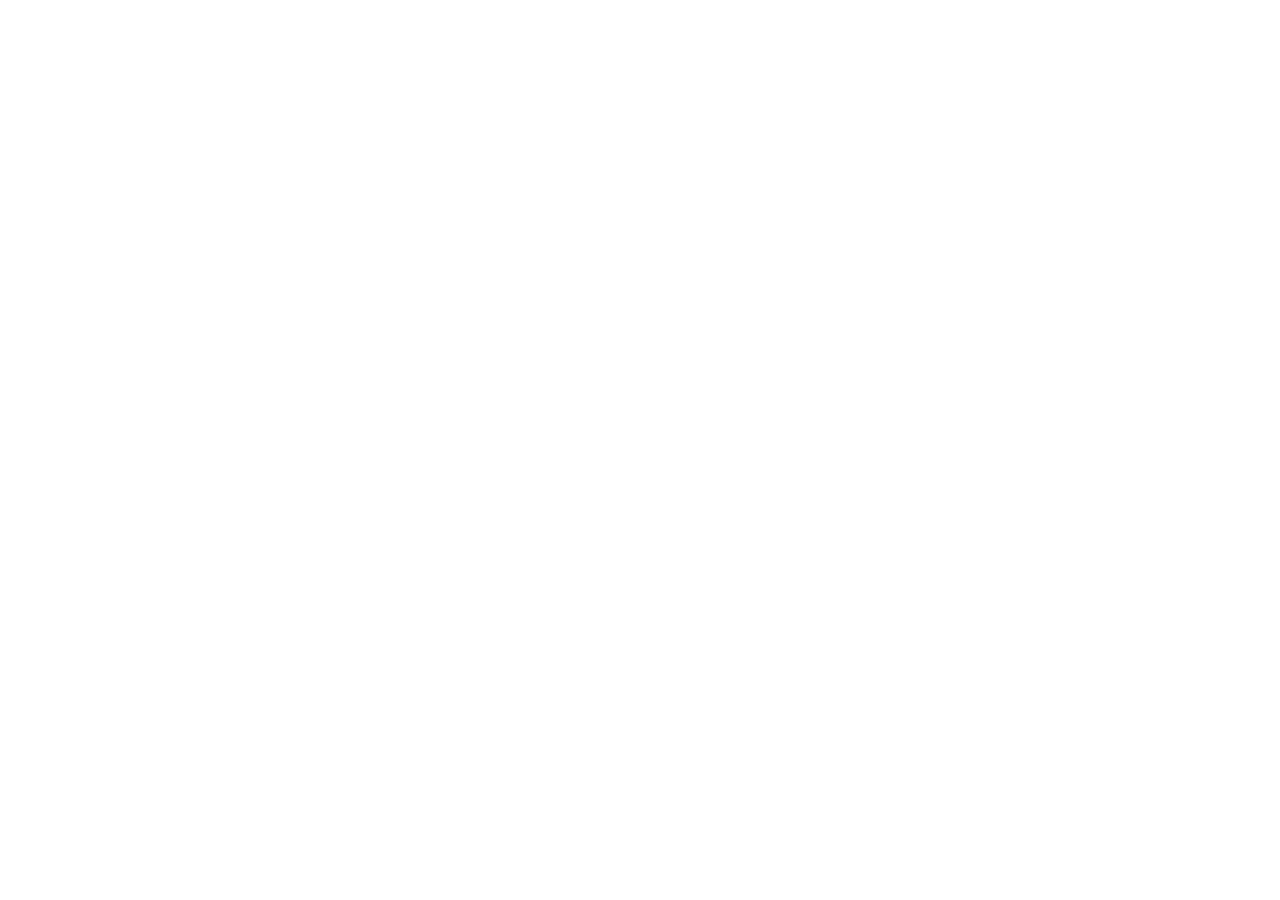
==== about.html @ 66c9b7d4 "Init : création du dépôt, arborescence des fichiers et structure HTML DE BASE" ====
<!DOCTYPE html>
<html lang="fr">
<head>
 <meta charset="UTF-8">
 <meta name="viewport" content="width=device-width, initial-scale=1.0">
 <title>AfriTalent — Accueil</title>
 <!-- Bootstrap 5 via CDN : feuille de style -->
 <link
href="https://cdn.jsdelivr.net/npm/bootstrap@5.3.0/dist/css/bootstrap.min.css"
rel="stylesheet">
 <!-- Votre feuille de style personnelle -->
 <link rel="stylesheet" href="css/style.css">
</head>
<body>
 <!-- Le contenu de la page sera ajoute ici -->
 <!-- Bootstrap 5 via CDN : script JavaScript -->
 <script
src="https://cdn.jsdelivr.net/npm/bootstrap@5.3.0/dist/js/bootstrap.bundle.min.js"
></script>
 <!-- Votre script JavaScript -->
 <script src="js/main.js"></script>
 </body>
</html>
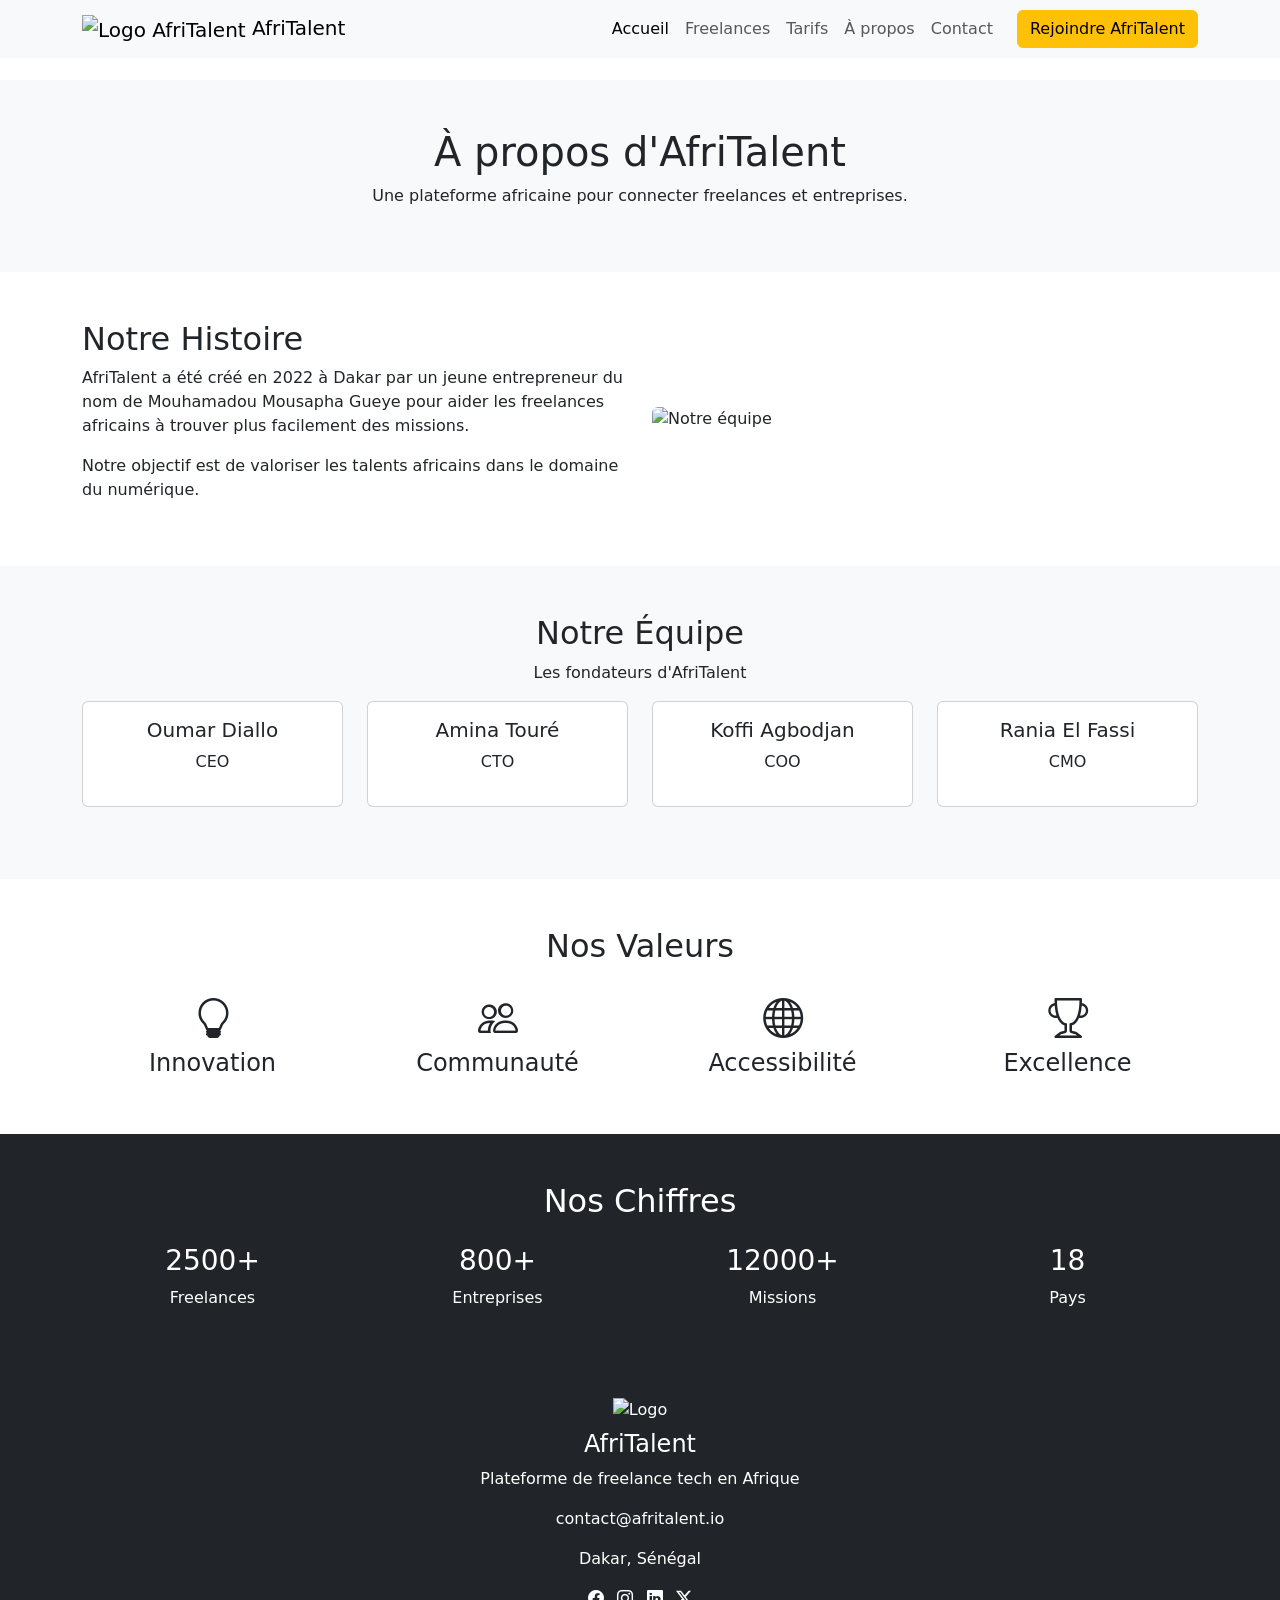
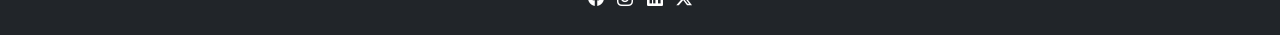
==== commit 2e46856f: "J'ai fini le commit 2" ====
--- a/about.html
+++ b/about.html
@@ -1,23 +1,255 @@
- <!DOCTYPE html>
+<!doctype html>
 <html lang="fr">
-<head>
- <meta charset="UTF-8">
- <meta name="viewport" content="width=device-width, initial-scale=1.0">
- <title>AfriTalent — Accueil</title>
- <!-- Bootstrap 5 via CDN : feuille de style -->
- <link
-href="https://cdn.jsdelivr.net/npm/bootstrap@5.3.0/dist/css/bootstrap.min.css"
-rel="stylesheet">
- <!-- Votre feuille de style personnelle -->
- <link rel="stylesheet" href="css/style.css">
-</head>
-<body>
- <!-- Le contenu de la page sera ajoute ici -->
- <!-- Bootstrap 5 via CDN : script JavaScript -->
- <script
-src="https://cdn.jsdelivr.net/npm/bootstrap@5.3.0/dist/js/bootstrap.bundle.min.js"
-></script>
- <!-- Votre script JavaScript -->
- <script src="js/main.js"></script>
- </body>
-</html>+  <head>
+    <meta charset="UTF-8" />
+    <meta name="viewport" content="width=device-width, initial-scale=1.0" />
+    <title>À propos - AfriTalent</title>
+
+    <!-- Bootstrap -->
+    <link
+      href="https://cdn.jsdelivr.net/npm/bootstrap@5.3.3/dist/css/bootstrap.min.css"
+      rel="stylesheet"
+    />
+
+    <!-- Bootstrap Icons -->
+    <link
+      href="https://cdn.jsdelivr.net/npm/bootstrap-icons@1.11.3/font/bootstrap-icons.min.css"
+      rel="stylesheet"
+    />
+
+    <!-- CSS -->
+    <link rel="stylesheet" href="css/style.css" />
+  </head>
+
+  <body>
+    <!-- ===== NAVBAR ===== -->
+    <header>
+      <nav class="navbar navbar-expand-lg navbar-light bg-light fixed-top">
+        <div class="container">
+          <!-- Logo -->
+          <a class="navbar-brand" href="index.html">
+            <img src="../téléchargement logo.png" alt="Logo AfriTalent" width="40" />
+            AfriTalent
+          </a>
+
+          <!-- Bouton mobile -->
+          <button
+            class="navbar-toggler"
+            type="button"
+            data-bs-toggle="collapse"
+            data-bs-target="#menu"
+          >
+            <span class="navbar-toggler-icon"></span>
+          </button>
+
+          <!-- Menu -->
+          <div class="collapse navbar-collapse" id="menu">
+            <ul class="navbar-nav ms-auto">
+              <li class="nav-item">
+                <a class="nav-link active" href="index.html">Accueil</a>
+              </li>
+
+              <li class="nav-item">
+                <a class="nav-link" href="freelances.html">Freelances</a>
+              </li>
+
+              <li class="nav-item">
+                <a class="nav-link" href="tarifs.html">Tarifs</a>
+              </li>
+
+              <li class="nav-item">
+                <a class="nav-link" href="about.html">À propos</a>
+              </li>
+
+              <li class="nav-item">
+                <a class="nav-link" href="contact.html">Contact</a>
+              </li>
+            </ul>
+
+            <!-- Bouton -->
+            <a href="contact.html" class="btn btn-warning ms-3">
+              Rejoindre AfriTalent
+            </a>
+          </div>
+        </div>
+      </nav>
+    </header>
+
+    <!-- ===== HERO ===== -->
+    <section class="bg-light text-center p-5" style="margin-top: 80px">
+      <div class="container">
+        <h1>À propos d'AfriTalent</h1>
+        <p>
+          Une plateforme africaine pour connecter freelances et entreprises.
+        </p>
+      </div>
+    </section>
+
+    <!-- ===== HISTOIRE ===== -->
+    <section class="py-5">
+      <div class="container">
+        <div class="row align-items-center">
+          <!-- Texte -->
+          <div class="col-md-6">
+            <h2>Notre Histoire</h2>
+
+            <p>
+              AfriTalent a été créé en 2022 à Dakar par un jeune entrepreneur du nom de Mouhamadou Mousapha Gueye pour aider les freelances africains à trouver plus facilement des missions.
+            </p>
+
+            <p>
+              Notre objectif est de valoriser les talents africains dans le
+              domaine du numérique.
+            </p>
+          </div>
+
+          <!-- Image -->
+          <div class="col-md-6">
+            <img
+              src="../istockphoto-1491196684-1024x1024.jpg"
+              alt="Notre équipe"
+              class="img-fluid rounded"
+            />
+          </div>
+        </div>
+      </div>
+    </section>
+
+    <!-- ===== ÉQUIPE ===== -->
+    <section class="bg-light py-5">
+      <div class="container text-center">
+        <h2>Notre Équipe</h2>
+        <p>Les fondateurs d'AfriTalent</p>
+
+        <div class="row">
+          <!-- Membre 1 -->
+          <div class="col-md-3 mb-4">
+            <div class="card">
+              <img src="images/team1.jpg" class="card-img-top" alt="" />
+              <div class="card-body">
+                <h5>Oumar Diallo</h5>
+                <p>CEO</p>
+              </div>
+            </div>
+          </div>
+
+          <!-- Membre 2 -->
+          <div class="col-md-3 mb-4">
+            <div class="card">
+              <img src="images/team2.jpg" class="card-img-top" alt="" />
+              <div class="card-body">
+                <h5>Amina Touré</h5>
+                <p>CTO</p>
+              </div>
+            </div>
+          </div>
+
+          <!-- Membre 3 -->
+          <div class="col-md-3 mb-4">
+            <div class="card">
+              <img src="images/team3.jpg" class="card-img-top" alt="" />
+              <div class="card-body">
+                <h5>Koffi Agbodjan</h5>
+                <p>COO</p>
+              </div>
+            </div>
+          </div>
+
+          <!-- Membre 4 -->
+          <div class="col-md-3 mb-4">
+            <div class="card">
+              <img src="images/team4.jpg" class="card-img-top" alt="" />
+              <div class="card-body">
+                <h5>Rania El Fassi</h5>
+                <p>CMO</p>
+              </div>
+            </div>
+          </div>
+        </div>
+      </div>
+    </section>
+
+    <!-- ===== VALEURS ===== -->
+    <section class="py-5">
+      <div class="container text-center">
+        <h2>Nos Valeurs</h2>
+
+        <div class="row mt-4">
+          <div class="col-md-3">
+            <i class="bi bi-lightbulb fs-1"></i>
+            <h4>Innovation</h4>
+          </div>
+
+          <div class="col-md-3">
+            <i class="bi bi-people fs-1"></i>
+            <h4>Communauté</h4>
+          </div>
+
+          <div class="col-md-3">
+            <i class="bi bi-globe fs-1"></i>
+            <h4>Accessibilité</h4>
+          </div>
+
+          <div class="col-md-3">
+            <i class="bi bi-trophy fs-1"></i>
+            <h4>Excellence</h4>
+          </div>
+        </div>
+      </div>
+    </section>
+
+    <!-- ===== CHIFFRES ===== -->
+    <section class="bg-dark text-white py-5">
+      <div class="container text-center">
+        <h2>Nos Chiffres</h2>
+
+        <div class="row mt-4">
+          <div class="col-md-3">
+            <h3>2500+</h3>
+            <p>Freelances</p>
+          </div>
+
+          <div class="col-md-3">
+            <h3>800+</h3>
+            <p>Entreprises</p>
+          </div>
+
+          <div class="col-md-3">
+            <h3>12000+</h3>
+            <p>Missions</p>
+          </div>
+
+          <div class="col-md-3">
+            <h3>18</h3>
+            <p>Pays</p>
+          </div>
+        </div>
+      </div>
+    </section>
+
+    <!-- ===== FOOTER ===== -->
+    <footer class="bg-dark text-white text-center p-4">
+      <div class="container">
+        <img src="../téléchargement logo.png" alt="Logo" width="40" />
+
+        <h4 class="mt-2">AfriTalent</h4>
+
+        <p>Plateforme de freelance tech en Afrique</p>
+
+        <p>contact@afritalent.io</p>
+
+        <p>Dakar, Sénégal</p>
+
+        <div>
+          <i class="bi bi-facebook me-2"></i>
+          <i class="bi bi-instagram me-2"></i>
+          <i class="bi bi-linkedin me-2"></i>
+          <i class="bi bi-twitter-x"></i>
+        </div>
+      </div>
+    </footer>
+
+    <!-- Bootstrap JS -->
+    <script src="https://cdn.jsdelivr.net/npm/bootstrap@5.3.3/dist/js/bootstrap.bundle.min.js"></script>
+  </body>
+</html>
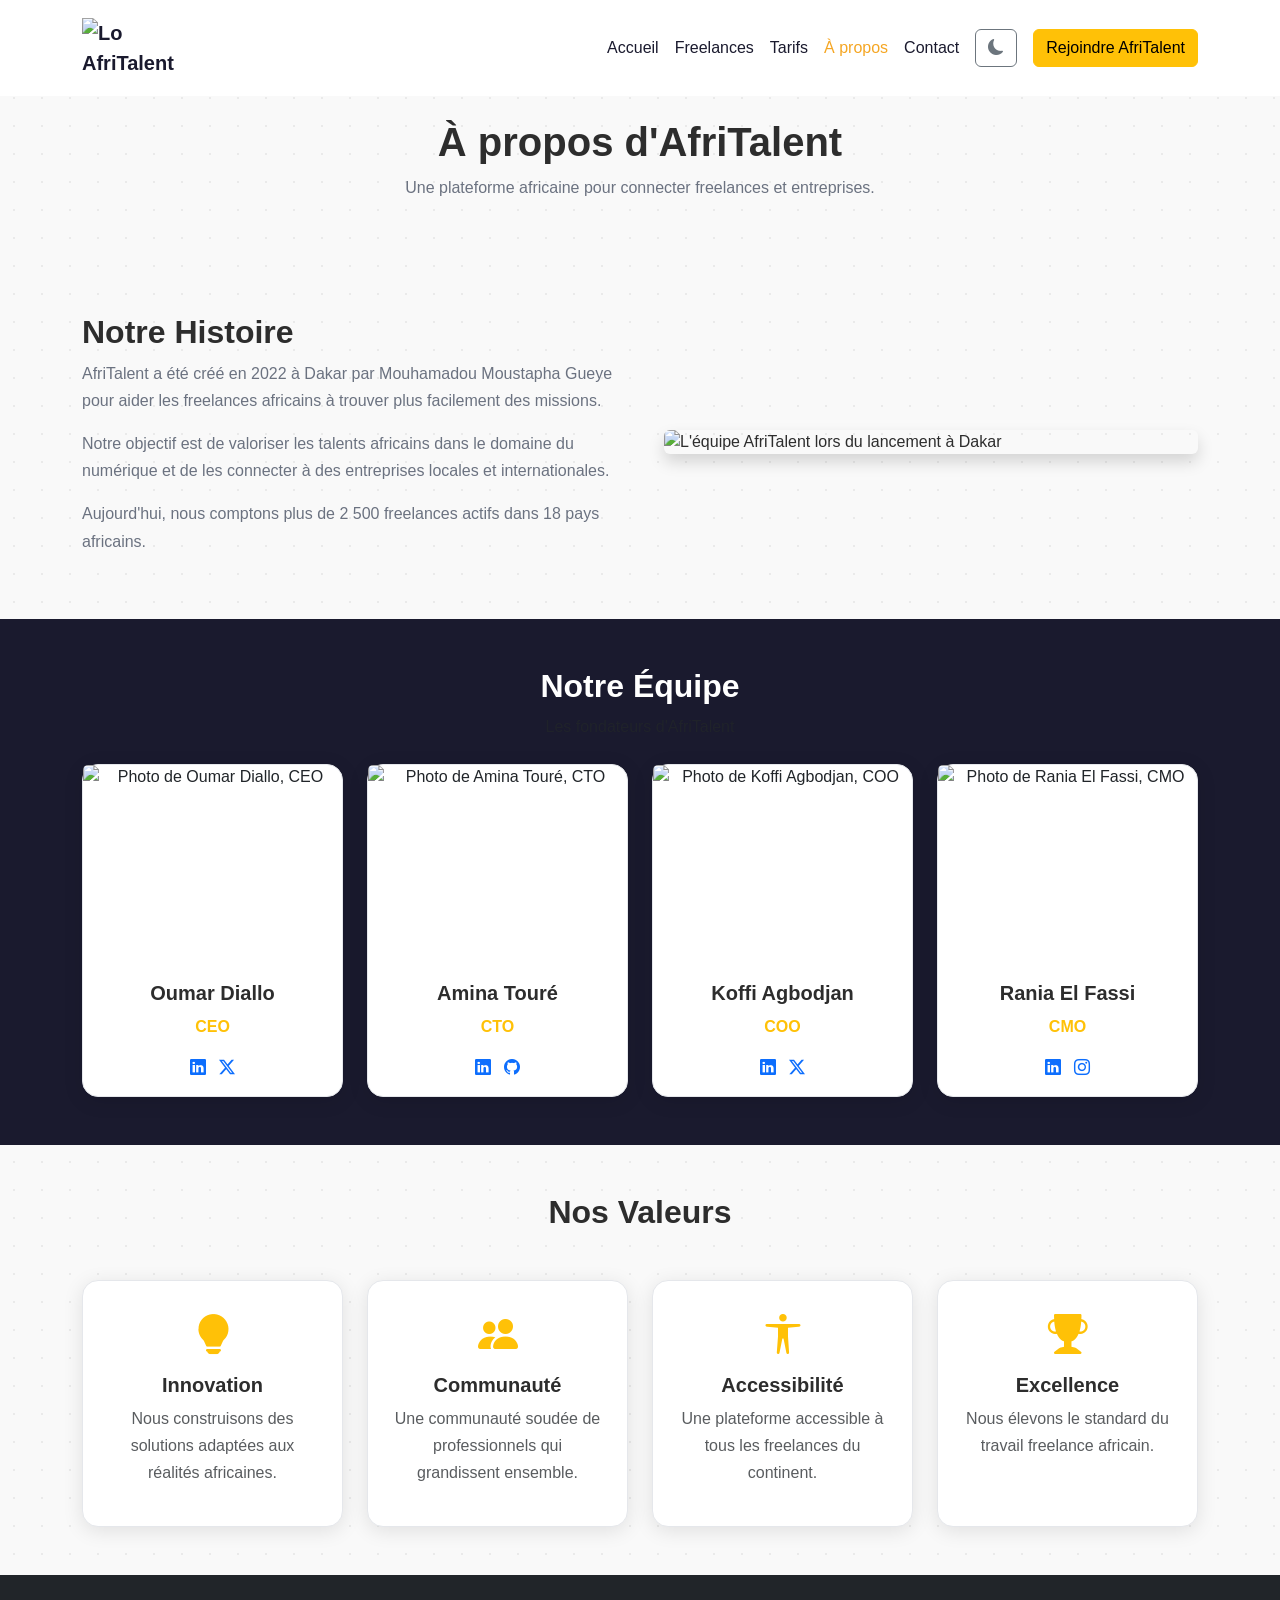
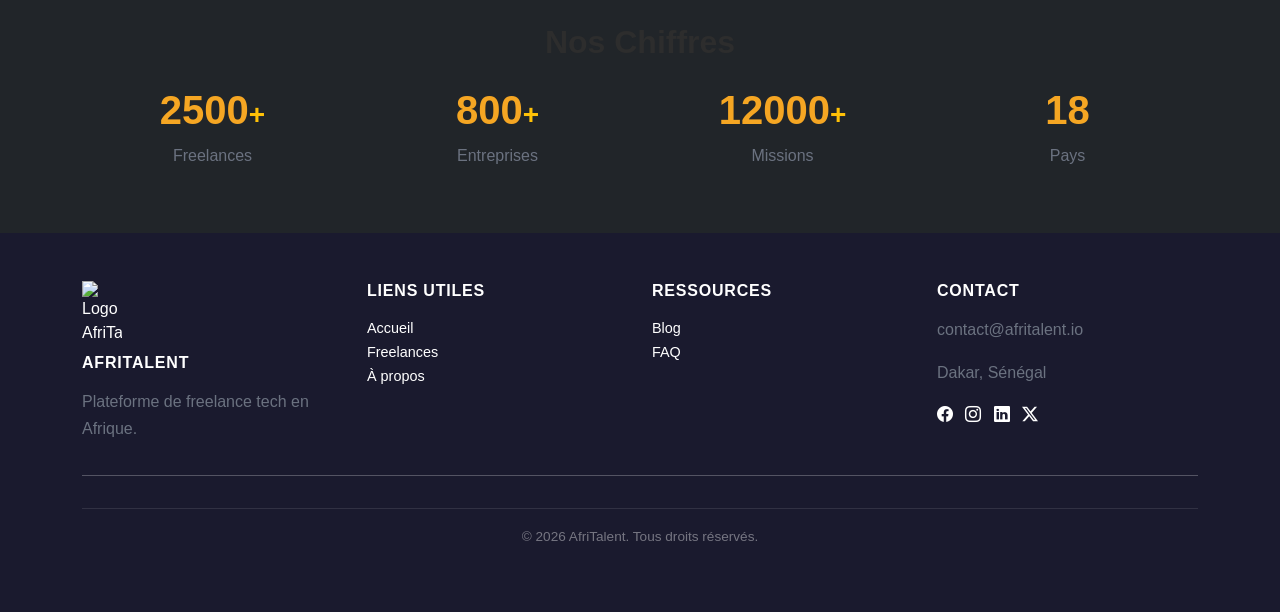
==== commit 6f73e120: "Commit 6 complets" ====
--- a/about.html
+++ b/about.html
@@ -5,251 +5,248 @@
     <meta name="viewport" content="width=device-width, initial-scale=1.0" />
     <title>À propos - AfriTalent</title>
 
-    <!-- Bootstrap -->
-    <link
-      href="https://cdn.jsdelivr.net/npm/bootstrap@5.3.3/dist/css/bootstrap.min.css"
-      rel="stylesheet"
-    />
-
-    <!-- Bootstrap Icons -->
-    <link
-      href="https://cdn.jsdelivr.net/npm/bootstrap-icons@1.11.3/font/bootstrap-icons.min.css"
-      rel="stylesheet"
-    />
-
-    <!-- CSS -->
+    <link href="https://cdn.jsdelivr.net/npm/bootstrap@5.3.3/dist/css/bootstrap.min.css" rel="stylesheet" />
+    <link href="https://cdn.jsdelivr.net/npm/bootstrap-icons@1.11.3/font/bootstrap-icons.min.css" rel="stylesheet" />
     <link rel="stylesheet" href="css/style.css" />
   </head>
 
   <body>
-    <!-- ===== NAVBAR ===== -->
+    <!-- ================= NAVBAR ================= -->
     <header>
-      <nav class="navbar navbar-expand-lg navbar-light bg-light fixed-top">
+      <nav class="navbar navbar-expand-lg fixed-top" id="mainNavbar" aria-label="Navigation principale">
         <div class="container">
-          <!-- Logo -->
           <a class="navbar-brand" href="index.html">
             <img src="../téléchargement logo.png" alt="Logo AfriTalent" width="40" />
             AfriTalent
           </a>
 
-          <!-- Bouton mobile -->
-          <button
-            class="navbar-toggler"
-            type="button"
-            data-bs-toggle="collapse"
-            data-bs-target="#menu"
-          >
+          <button class="navbar-toggler" type="button" data-bs-toggle="collapse"
+            data-bs-target="#menu" aria-controls="menu"
+            aria-expanded="false" aria-label="Ouvrir le menu">
             <span class="navbar-toggler-icon"></span>
           </button>
 
-          <!-- Menu -->
           <div class="collapse navbar-collapse" id="menu">
             <ul class="navbar-nav ms-auto">
-              <li class="nav-item">
-                <a class="nav-link active" href="index.html">Accueil</a>
-              </li>
-
-              <li class="nav-item">
-                <a class="nav-link" href="freelances.html">Freelances</a>
-              </li>
-
-              <li class="nav-item">
-                <a class="nav-link" href="tarifs.html">Tarifs</a>
-              </li>
-
-              <li class="nav-item">
-                <a class="nav-link" href="about.html">À propos</a>
-              </li>
-
-              <li class="nav-item">
-                <a class="nav-link" href="contact.html">Contact</a>
-              </li>
+              <li class="nav-item"><a class="nav-link" href="index.html">Accueil</a></li>
+              <li class="nav-item"><a class="nav-link" href="freelances.html">Freelances</a></li>
+              <li class="nav-item"><a class="nav-link" href="tarifs.html">Tarifs</a></li>
+              <li class="nav-item"><a class="nav-link active" aria-current="page" href="about.html">À propos</a></li>
+              
+              <li class="nav-item"><a class="nav-link" href="contact.html">Contact</a></li>
             </ul>
 
-            <!-- Bouton -->
-            <a href="contact.html" class="btn btn-warning ms-3">
-              Rejoindre AfriTalent
-            </a>
+            <button id="darkModeToggle" class="btn btn-outline-secondary ms-2" aria-label="Activer le mode sombre">
+              <i class="bi bi-moon-fill"></i>
+            </button>
+
+            <a href="contact.html" class="btn btn-warning ms-3">Rejoindre AfriTalent</a>
           </div>
         </div>
       </nav>
     </header>
 
-    <!-- ===== HERO ===== -->
-    <section class="bg-light text-center p-5" style="margin-top: 80px">
+    <!-- Hero -->
+    <section class="text-center p-5 page-hero-inner" style="margin-top:70px;">
       <div class="container">
         <h1>À propos d'AfriTalent</h1>
-        <p>
-          Une plateforme africaine pour connecter freelances et entreprises.
-        </p>
-      </div>
-    </section>
-
-    <!-- ===== HISTOIRE ===== -->
+        <p>Une plateforme africaine pour connecter freelances et entreprises.</p>
+      </div>
+    </section>
+
+    <!-- ================= HISTOIRE ================= -->
     <section class="py-5">
       <div class="container">
-        <div class="row align-items-center">
-          <!-- Texte -->
+        <div class="row align-items-center g-5">
           <div class="col-md-6">
             <h2>Notre Histoire</h2>
-
-            <p>
-              AfriTalent a été créé en 2022 à Dakar par un jeune entrepreneur du nom de Mouhamadou Mousapha Gueye pour aider les freelances africains à trouver plus facilement des missions.
-            </p>
-
-            <p>
-              Notre objectif est de valoriser les talents africains dans le
-              domaine du numérique.
-            </p>
-          </div>
-
-          <!-- Image -->
+            <p>AfriTalent a été créé en 2022 à Dakar par Mouhamadou Moustapha Gueye pour aider les freelances africains à trouver plus facilement des missions.</p>
+            <p>Notre objectif est de valoriser les talents africains dans le domaine du numérique et de les connecter à des entreprises locales et internationales.</p>
+            <p>Aujourd'hui, nous comptons plus de 2 500 freelances actifs dans 18 pays africains.</p>
+          </div>
           <div class="col-md-6">
-            <img
-              src="../istockphoto-1491196684-1024x1024.jpg"
-              alt="Notre équipe"
-              class="img-fluid rounded"
-            />
-          </div>
-        </div>
-      </div>
-    </section>
-
-    <!-- ===== ÉQUIPE ===== -->
-    <section class="bg-light py-5">
+            <img src="../istockphoto-1491196684-1024x1024.jpg" alt="L'équipe AfriTalent lors du lancement à Dakar" class="img-fluid rounded shadow" />
+          </div>
+        </div>
+      </div>
+    </section>
+
+    <!-- ================= ÉQUIPE ================= -->
+    <section class="py-5 section-equipe-bg">
       <div class="container text-center">
         <h2>Notre Équipe</h2>
-        <p>Les fondateurs d'AfriTalent</p>
-
-        <div class="row">
-          <!-- Membre 1 -->
-          <div class="col-md-3 mb-4">
-            <div class="card">
-              <img src="images/team1.jpg" class="card-img-top" alt="" />
-              <div class="card-body">
-                <h5>Oumar Diallo</h5>
-                <p>CEO</p>
-              </div>
-            </div>
-          </div>
-
-          <!-- Membre 2 -->
-          <div class="col-md-3 mb-4">
-            <div class="card">
-              <img src="images/team2.jpg" class="card-img-top" alt="" />
-              <div class="card-body">
-                <h5>Amina Touré</h5>
-                <p>CTO</p>
-              </div>
-            </div>
-          </div>
-
-          <!-- Membre 3 -->
-          <div class="col-md-3 mb-4">
-            <div class="card">
-              <img src="images/team3.jpg" class="card-img-top" alt="" />
-              <div class="card-body">
-                <h5>Koffi Agbodjan</h5>
-                <p>COO</p>
-              </div>
-            </div>
-          </div>
-
-          <!-- Membre 4 -->
-          <div class="col-md-3 mb-4">
-            <div class="card">
-              <img src="images/team4.jpg" class="card-img-top" alt="" />
-              <div class="card-body">
-                <h5>Rania El Fassi</h5>
-                <p>CMO</p>
-              </div>
-            </div>
-          </div>
-        </div>
-      </div>
-    </section>
-
-    <!-- ===== VALEURS ===== -->
+        <p class="text-muted mb-4">Les fondateurs d'AfriTalent</p>
+        <div class="row g-4">
+
+          <div class="col-md-3">
+            <article class="card h-100">
+              <img src="../habib.jpg" class="card-img-top" alt="Photo de Oumar Diallo, CEO" style="height:200px;object-fit:cover;" />
+              <div class="card-body">
+                <h3 class="fs-5">Oumar Diallo</h3>
+                <p class="text-warning fw-bold">CEO</p>
+                <div>
+                  <a href="#" class="me-2" aria-label="LinkedIn de Oumar"><i class="bi bi-linkedin"></i></a>
+                  <a href="#" aria-label="Twitter de Oumar"><i class="bi bi-twitter-x"></i></a>
+                </div>
+              </div>
+            </article>
+          </div>
+
+          <div class="col-md-3">
+            <article class="card h-100">
+              <img src="../astou.jpg" class="card-img-top" alt="Photo de Amina Touré, CTO" style="height:200px;object-fit:cover;" />
+              <div class="card-body">
+                <h3 class="fs-5">Amina Touré</h3>
+                <p class="text-warning fw-bold">CTO</p>
+                <div>
+                  <a href="#" class="me-2" aria-label="LinkedIn de Amina"><i class="bi bi-linkedin"></i></a>
+                  <a href="#" aria-label="GitHub de Amina"><i class="bi bi-github"></i></a>
+                </div>
+              </div>
+            </article>
+          </div>
+
+          <div class="col-md-3">
+            <article class="card h-100">
+              <img src="../cedric.jpg" class="card-img-top" alt="Photo de Koffi Agbodjan, COO" style="height:200px;object-fit:cover;" />
+              <div class="card-body">
+                <h3 class="fs-5">Koffi Agbodjan</h3>
+                <p class="text-warning fw-bold">COO</p>
+                <div>
+                  <a href="#" class="me-2" aria-label="LinkedIn de Koffi"><i class="bi bi-linkedin"></i></a>
+                  <a href="#" aria-label="Twitter de Koffi"><i class="bi bi-twitter-x"></i></a>
+                </div>
+              </div>
+            </article>
+          </div>
+
+          <div class="col-md-3">
+            <article class="card h-100">
+              <img src="../may.jpg" class="card-img-top" alt="Photo de Rania El Fassi, CMO" style="height:200px;object-fit:cover;" />
+              <div class="card-body">
+                <h3 class="fs-5">Rania El Fassi</h3>
+                <p class="text-warning fw-bold">CMO</p>
+                <div>
+                  <a href="#" class="me-2" aria-label="LinkedIn de Rania"><i class="bi bi-linkedin"></i></a>
+                  <a href="#" aria-label="Instagram de Rania"><i class="bi bi-instagram"></i></a>
+                </div>
+              </div>
+            </article>
+          </div>
+
+        </div>
+      </div>
+    </section>
+
+    <!-- ================= VALEURS ================= -->
     <section class="py-5">
       <div class="container text-center">
         <h2>Nos Valeurs</h2>
-
-        <div class="row mt-4">
-          <div class="col-md-3">
-            <i class="bi bi-lightbulb fs-1"></i>
-            <h4>Innovation</h4>
-          </div>
-
-          <div class="col-md-3">
-            <i class="bi bi-people fs-1"></i>
-            <h4>Communauté</h4>
-          </div>
-
-          <div class="col-md-3">
-            <i class="bi bi-globe fs-1"></i>
-            <h4>Accessibilité</h4>
-          </div>
-
-          <div class="col-md-3">
-            <i class="bi bi-trophy fs-1"></i>
-            <h4>Excellence</h4>
-          </div>
-        </div>
-      </div>
-    </section>
-
-    <!-- ===== CHIFFRES ===== -->
-    <section class="bg-dark text-white py-5">
-      <div class="container text-center">
-        <h2>Nos Chiffres</h2>
-
-        <div class="row mt-4">
-          <div class="col-md-3">
-            <h3>2500+</h3>
+        <div class="row mt-4 g-4">
+          <div class="col-md-3">
+            <div class="card p-4 h-100">
+              <i class="bi bi-lightbulb-fill fs-1 text-warning"></i>
+              <h3 class="fs-5 mt-2">Innovation</h3>
+              <p class="text-muted">Nous construisons des solutions adaptées aux réalités africaines.</p>
+            </div>
+          </div>
+          <div class="col-md-3">
+            <div class="card p-4 h-100">
+              <i class="bi bi-people-fill fs-1 text-warning"></i>
+              <h3 class="fs-5 mt-2">Communauté</h3>
+              <p class="text-muted">Une communauté soudée de professionnels qui grandissent ensemble.</p>
+            </div>
+          </div>
+          <div class="col-md-3">
+            <div class="card p-4 h-100">
+              <i class="bi bi-universal-access fs-1 text-warning"></i>
+              <h3 class="fs-5 mt-2">Accessibilité</h3>
+              <p class="text-muted">Une plateforme accessible à tous les freelances du continent.</p>
+            </div>
+          </div>
+          <div class="col-md-3">
+            <div class="card p-4 h-100">
+              <i class="bi bi-trophy-fill fs-1 text-warning"></i>
+              <h3 class="fs-5 mt-2">Excellence</h3>
+              <p class="text-muted">Nous élevons le standard du travail freelance africain.</p>
+            </div>
+          </div>
+        </div>
+      </div>
+    </section>
+
+    <!-- ================= CHIFFRES ================= -->
+    <section class="py-5 bg-dark text-white text-center">
+      <div class="container">
+        <h2 class="mb-4">Nos Chiffres</h2>
+        <div class="row g-4">
+          <div class="col-md-3">
+            <h3 class="text-warning"><span class="stat-number" data-target="2500">2500</span>+</h3>
             <p>Freelances</p>
           </div>
-
-          <div class="col-md-3">
-            <h3>800+</h3>
+          <div class="col-md-3">
+            <h3 class="text-warning"><span class="stat-number" data-target="800">800</span>+</h3>
             <p>Entreprises</p>
           </div>
-
-          <div class="col-md-3">
-            <h3>12000+</h3>
+          <div class="col-md-3">
+            <h3 class="text-warning"><span class="stat-number" data-target="12000">12000</span>+</h3>
             <p>Missions</p>
           </div>
-
-          <div class="col-md-3">
-            <h3>18</h3>
+          <div class="col-md-3">
+            <h3 class="text-warning"><span class="stat-number" data-target="18">18</span></h3>
             <p>Pays</p>
           </div>
         </div>
       </div>
     </section>
 
-    <!-- ===== FOOTER ===== -->
-    <footer class="bg-dark text-white text-center p-4">
-      <div class="container">
-        <img src="../téléchargement logo.png" alt="Logo" width="40" />
-
-        <h4 class="mt-2">AfriTalent</h4>
-
-        <p>Plateforme de freelance tech en Afrique</p>
-
-        <p>contact@afritalent.io</p>
-
-        <p>Dakar, Sénégal</p>
-
-        <div>
-          <i class="bi bi-facebook me-2"></i>
-          <i class="bi bi-instagram me-2"></i>
-          <i class="bi bi-linkedin me-2"></i>
-          <i class="bi bi-twitter-x"></i>
-        </div>
+    <!-- ================= FOOTER ================= -->
+    <footer class="bg-dark text-white py-5">
+      <div class="container">
+        <div class="row">
+          <div class="col-md-3">
+            <img src="../téléchargement logo.png" alt="Logo AfriTalent" width="40" />
+            <h3 class="mt-2">AfriTalent</h3>
+            <p>Plateforme de freelance tech en Afrique.</p>
+          </div>
+          <div class="col-md-3">
+            <h3>Liens utiles</h3>
+            <ul class="list-unstyled">
+              <li><a href="index.html" class="text-white">Accueil</a></li>
+              <li><a href="freelances.html" class="text-white">Freelances</a></li>
+              <li><a href="about.html" class="text-white">À propos</a></li>
+            </ul>
+          </div>
+          <div class="col-md-3">
+            <h3>Ressources</h3>
+            <ul class="list-unstyled">
+              <li><a href="#" class="text-white">Blog</a></li>
+              <li><a href="#" class="text-white">FAQ</a></li>
+            </ul>
+          </div>
+          <div class="col-md-3">
+            <h3>Contact</h3>
+            <p>contact@afritalent.io</p>
+            <p>Dakar, Sénégal</p>
+            <div>
+              <a href="#" class="text-white me-2" aria-label="Facebook"><i class="bi bi-facebook"></i></a>
+              <a href="#" class="text-white me-2" aria-label="Instagram"><i class="bi bi-instagram"></i></a>
+              <a href="#" class="text-white me-2" aria-label="LinkedIn"><i class="bi bi-linkedin"></i></a>
+              <a href="#" class="text-white" aria-label="Twitter"><i class="bi bi-twitter-x"></i></a>
+            </div>
+          </div>
+        </div>
+        <hr />
+        <p class="text-center">&copy; <span id="currentYear"></span> AfriTalent. Tous droits réservés.</p>
       </div>
     </footer>
 
-    <!-- Bootstrap JS -->
+    <!-- NOUVEAU — propre -->
+<button id="backToTop" aria-label="Retour en haut de page">
+  <i class="bi bi-arrow-up-short"></i>
+</button>
+
     <script src="https://cdn.jsdelivr.net/npm/bootstrap@5.3.3/dist/js/bootstrap.bundle.min.js"></script>
+    <script src="js/main.js"></script>
   </body>
-</html>
+</html>
--- a/css/style.css
+++ b/css/style.css
@@ -0,0 +1,1079 @@
+/* ============================================================
+   AfriTalent — style.css
+   Auteur    : [Ton Prénom NOM]
+   Classe    : Licence 1 Informatique
+   Date      : 2026
+   ============================================================ */
+
+
+/* ============================================================
+   1. VARIABLES CSS
+   ============================================================ */
+
+:root {
+  --primary:      #F5A623;
+  --secondary:    #1A1A2E;
+  --accent:       #E94560;
+  --text:         #2D2D2D;
+  --text-light:   #6B7280;
+  --bg:           #F9F9F9;
+  --white:        #FFFFFF;
+  --border:       #E5E7EB;
+
+  --title-font:   'Syne', sans-serif;
+  --body-font:    'Inter', sans-serif;
+
+  --radius:       16px;
+  --shadow:       0 4px 20px rgba(0, 0, 0, 0.1);
+  --transition:   0.3s ease;
+}
+
+
+/* ============================================================
+   2. DARK MODE — redéfinition des variables
+   ============================================================ */
+
+body.dark-mode {
+  --bg:         #0F0F1A;
+  --white:      #1A1A2E;
+  --text:       #F1F1F1;
+  --text-light: #A0AEC0;
+  --border:     #2D2D4E;
+}
+
+
+/* ============================================================
+   3. RESET & BASE
+   ============================================================ */
+
+*, *::before, *::after {
+  margin: 0;
+  padding: 0;
+  box-sizing: border-box;
+}
+
+html {
+  scroll-behavior: smooth;
+}
+
+body {
+  font-family: var(--body-font);
+  background-color: var(--bg);
+  color: var(--text);
+  overflow-x: hidden;
+  transition: background-color 0.3s ease, color 0.3s ease;
+}
+
+img {
+  max-width: 100%;
+  display: block;
+}
+
+a {
+  text-decoration: none;
+  transition: var(--transition);
+}
+
+ul {
+  list-style: none;
+  padding: 0;
+}
+
+h1, h2, h3, h4, h5, h6 {
+  font-family: var(--title-font);
+  font-weight: 700;
+  color: var(--text);
+}
+
+p {
+  color: var(--text-light);
+  line-height: 1.7;
+}
+
+section {
+  padding: 100px 0;
+}
+
+main {
+  padding-top: 70px;
+}
+
+
+/* ============================================================
+   4. CLASSES UTILITAIRES
+   ============================================================ */
+
+.section-title {
+  font-size: clamp(1.8rem, 3vw, 2.5rem);
+  font-weight: 800;
+  margin-bottom: 1rem;
+}
+
+.section-subtitle {
+  color: var(--text-light);
+  margin-bottom: 3rem;
+}
+
+
+/* ============================================================
+   5. NAVBAR
+   ============================================================ */
+
+#mainNavbar {
+  background-color: rgba(255, 255, 255, 0.95);
+  backdrop-filter: blur(8px);
+  transition: var(--transition);
+  padding: 0.8rem 0;
+}
+
+#mainNavbar.navbar-scrolled {
+  box-shadow: var(--shadow);
+}
+
+#mainNavbar .navbar-brand {
+  font-family: var(--title-font);
+  font-weight: 800;
+  color: var(--secondary);
+}
+
+#mainNavbar .nav-link {
+  color: var(--secondary);
+  font-weight: 500;
+  transition: color var(--transition);
+}
+
+#mainNavbar .nav-link:hover,
+#mainNavbar .nav-link.active {
+  color: var(--primary);
+}
+
+/* Bouton CTA navbar */
+.btn-cta-nav {
+  background: var(--primary);
+  color: var(--secondary);
+  padding: 0.6rem 1.2rem;
+  border-radius: 10px;
+  font-weight: 700;
+  border: none;
+}
+
+.btn-cta-nav:hover {
+  background: #e29a1d;
+  color: var(--secondary);
+}
+
+/* Bouton dark mode */
+.btn-icon {
+  background: transparent;
+  border: 1px solid rgba(0, 0, 0, 0.2);
+  color: var(--secondary);
+  border-radius: 8px;
+  padding: 0.4rem 0.7rem;
+  transition: var(--transition);
+  cursor: pointer;
+}
+
+.btn-icon:hover {
+  border-color: var(--primary);
+  color: var(--primary);
+}
+
+/* Menu mobile */
+@media (max-width: 991px) {
+  .navbar-collapse {
+    background: var(--secondary);
+    padding: 1rem;
+    border-radius: var(--radius);
+    margin-top: 0.5rem;
+  }
+
+  .navbar-collapse .nav-link {
+    color: #F1F1F1 !important;
+  }
+}
+
+
+/* ============================================================
+   6. NAVBAR — DARK MODE
+   ============================================================ */
+
+body.dark-mode #mainNavbar {
+  background-color: rgba(10, 10, 20, 0.97) !important;
+  box-shadow: 0 2px 20px rgba(0, 0, 0, 0.5);
+}
+
+body.dark-mode #mainNavbar .navbar-brand,
+body.dark-mode #mainNavbar .nav-link {
+  color: #F1F1F1 !important;
+}
+
+body.dark-mode #mainNavbar .nav-link:hover,
+body.dark-mode #mainNavbar .nav-link.active {
+  color: var(--primary) !important;
+}
+
+body.dark-mode #mainNavbar .navbar-toggler {
+  border-color: rgba(255, 255, 255, 0.3);
+}
+
+body.dark-mode #mainNavbar .navbar-toggler-icon {
+  filter: invert(1);
+}
+
+body.dark-mode .btn-icon {
+  color: var(--primary);
+  border-color: var(--primary);
+}
+
+body.dark-mode .navbar-collapse {
+  background-color: #0A0A14 !important;
+}
+
+
+/* ============================================================
+   7. HERO SECTION
+   ============================================================ */
+
+.hero-section {
+  min-height: 100vh;
+  position: relative;
+  display: flex;
+  align-items: center;
+  overflow: hidden;
+}
+
+.hero-bg,
+.hero-overlay {
+  position: absolute;
+  inset: 0;
+}
+
+.hero-bg img {
+  width: 100%;
+  height: 100%;
+  object-fit: cover;
+}
+
+.hero-overlay {
+  background: rgba(0, 0, 0, 0.6);
+}
+
+.hero-content {
+  position: relative;
+  z-index: 5;
+  color: var(--white);
+}
+
+.hero-title {
+  font-size: clamp(2.2rem, 5vw, 4rem);
+  font-weight: 800;
+  color: #FFFFFF;
+}
+
+.hero-title span {
+  color: var(--primary);
+}
+
+.hero-subtitle {
+  max-width: 580px;
+  margin: 1rem 0 2rem;
+  color: rgba(255, 255, 255, 0.85);
+  font-size: 1.1rem;
+}
+
+.hero-cta-group {
+  display: flex;
+  gap: 1rem;
+  flex-wrap: wrap;
+}
+
+/* Points décoratifs dans le hero */
+.hero-content::before {
+  content: "";
+  position: absolute;
+  top: 80px;
+  right: 160px;
+  width: 16px;
+  height: 16px;
+  background: var(--primary);
+  border-radius: 50%;
+  box-shadow: 0 0 20px rgba(245, 166, 35, 0.6);
+}
+
+.hero-content::after {
+  content: "";
+  position: absolute;
+  bottom: 100px;
+  right: 40px;
+  width: 16px;
+  height: 16px;
+  background: var(--accent);
+  border-radius: 50%;
+  box-shadow: 0 0 20px rgba(233, 69, 96, 0.6);
+}
+
+/* Cercles décoratifs hero */
+.hero-section::before {
+  content: "";
+  position: absolute;
+  top: -80px;
+  right: -120px;
+  width: 650px;
+  height: 650px;
+  border: 3px solid rgba(245, 166, 35, 0.25);
+  border-radius: 50%;
+  z-index: 1;
+}
+
+.hero-section::after {
+  content: "";
+  position: absolute;
+  bottom: -250px;
+  left: -200px;
+  width: 750px;
+  height: 750px;
+  border: 3px solid rgba(0, 102, 255, 0.15);
+  border-radius: 50%;
+  z-index: 1;
+}
+
+/* Conteneur des lignes supplémentaires */
+.hero-lines {
+  position: absolute;
+  inset: 0;
+  z-index: 0;
+  pointer-events: none;
+}
+
+.hero-lines span:nth-child(1) {
+  position: absolute;
+  width: 1100px;
+  height: 1100px;
+  border: 2px solid rgba(245, 166, 35, 0.12);
+  border-radius: 50%;
+  top: -480px;
+  right: -320px;
+}
+
+.hero-lines span:nth-child(2) {
+  position: absolute;
+  width: 850px;
+  height: 850px;
+  border: 2px solid rgba(255, 255, 255, 0.08);
+  border-radius: 50%;
+  top: 60px;
+  left: 50%;
+  transform: translateX(-50%);
+}
+
+.hero-lines span:nth-child(3) {
+  position: absolute;
+  width: 650px;
+  height: 650px;
+  border: 2px solid rgba(233, 69, 96, 0.12);
+  border-radius: 50%;
+  bottom: -220px;
+  left: -140px;
+}
+
+/* Statistiques */
+.stat-number {
+  font-family: var(--title-font);
+  font-size: 2.5rem;
+  font-weight: 800;
+  color: var(--primary);
+}
+
+
+/* ============================================================
+   8. BOUTONS
+   ============================================================ */
+
+.btn-primary-custom,
+.btn-secondary-custom,
+.btn-cta-main,
+.btn-submit {
+  padding: 0.85rem 1.8rem;
+  border-radius: 10px;
+  font-weight: 700;
+  transition: var(--transition);
+  display: inline-flex;
+  align-items: center;
+  gap: 0.5rem;
+  border: none;
+  cursor: pointer;
+}
+
+.btn-primary-custom,
+.btn-cta-main,
+.btn-submit {
+  background: var(--primary);
+  color: var(--secondary);
+}
+
+.btn-secondary-custom {
+  background: transparent;
+  border: 2px solid rgba(255, 255, 255, 0.7);
+  color: #FFFFFF;
+}
+
+.btn-primary-custom:hover,
+.btn-cta-main:hover,
+.btn-submit:hover {
+  background: #e29a1d;
+  color: var(--secondary);
+  transform: translateY(-3px);
+}
+
+.btn-secondary-custom:hover {
+  background: rgba(255, 255, 255, 0.1);
+  color: #FFFFFF;
+  transform: translateY(-3px);
+}
+
+
+/* ============================================================
+   9. BENTO GRID
+   ============================================================ */
+
+.bento-grid-how,
+.bento-grid-chiffres {
+  display: grid;
+  grid-template-columns: repeat(3, 1fr);
+  gap: 1.5rem;
+  margin-top: 2rem;
+}
+
+.bento-card-large {
+  grid-column: span 2;
+}
+
+.bento-card-wide {
+  grid-column: span 3;
+}
+
+.bento-card,
+.bento-stat {
+  background: var(--white);
+  padding: 2rem;
+  border-radius: var(--radius);
+  box-shadow: var(--shadow);
+  border: 1px solid var(--border);
+  transition: var(--transition);
+}
+
+.bento-card:hover {
+  transform: translateY(-4px);
+}
+
+.bento-stat {
+  text-align: center;
+}
+
+.step-number {
+  font-family: var(--title-font);
+  font-size: 2.5rem;
+  font-weight: 800;
+  color: var(--primary);
+  opacity: 0.35;
+  display: block;
+  margin-bottom: 0.5rem;
+}
+
+.step-icon {
+  font-size: 2rem;
+  color: var(--primary);
+  display: block;
+  margin-bottom: 0.75rem;
+}
+
+.step-title {
+  font-family: var(--title-font);
+  font-size: 1.15rem;
+  font-weight: 700;
+  color: var(--text);
+  margin-bottom: 0.5rem;
+}
+
+/* Lignes décoratives dans les sections */
+#comment-ca-marche,
+#temoignages {
+  position: relative;
+  overflow: hidden;
+}
+
+#comment-ca-marche::before,
+#temoignages::before {
+  content: "";
+  position: absolute;
+  top: 30px;
+  left: -180px;
+  width: 450px;
+  height: 450px;
+  border: 2px solid rgba(245, 166, 35, 0.1);
+  border-radius: 50%;
+}
+
+
+/* ============================================================
+   10. CATÉGORIES
+   ============================================================ */
+
+#categories {
+  background: var(--secondary);
+  position: relative;
+  overflow: hidden;
+}
+
+#categories::before {
+  content: "";
+  position: absolute;
+  top: 30px;
+  left: -180px;
+  width: 450px;
+  height: 450px;
+  border: 2px solid rgba(245, 166, 35, 0.1);
+  border-radius: 50%;
+}
+
+#categories .section-title,
+#categories p {
+  color: #FFFFFF;
+}
+
+.category-card {
+  background: rgba(255, 255, 255, 0.05);
+  border: 1px solid rgba(255, 255, 255, 0.1);
+  border-radius: var(--radius);
+  padding: 2rem;
+  text-align: center;
+  transition: var(--transition);
+  cursor: pointer;
+}
+
+.category-card:hover {
+  background: var(--primary);
+  border-color: var(--primary);
+  transform: translateY(-6px);
+  box-shadow: 0 10px 30px rgba(245, 166, 35, 0.3);
+}
+
+.category-card:hover h3,
+.category-card:hover p {
+  color: var(--secondary) !important;
+}
+
+.category-icon {
+  font-size: 2.5rem;
+  color: var(--primary);
+  margin-bottom: 1rem;
+  display: block;
+  transition: var(--transition);
+}
+
+.category-card:hover .category-icon {
+  color: var(--secondary);
+}
+
+.category-card h3 {
+  color: #FFFFFF;
+  font-size: 1.1rem;
+  margin-bottom: 0.5rem;
+}
+
+.category-card p {
+  color: rgba(255, 255, 255, 0.6);
+  font-size: 0.85rem;
+  margin: 0;
+}
+
+
+/* ============================================================
+   11. TÉMOIGNAGES
+   ============================================================ */
+
+.carousel-item {
+  padding: 2rem;
+}
+
+.carousel-item img {
+  width: 90px;
+  height: 90px;
+  border-radius: 50%;
+  object-fit: cover;
+  margin: 0 auto 1rem;
+  border: 3px solid var(--primary);
+}
+
+.carousel-item h3,
+.carousel-item h4 {
+  margin-top: 0.75rem;
+  color: var(--text);
+}
+
+.carousel-item p {
+  color: var(--text-light);
+}
+
+
+/* ============================================================
+   12. FILTRES FREELANCES
+   ============================================================ */
+
+.filter-buttons {
+  display: flex;
+  flex-wrap: wrap;
+  gap: 0.5rem;
+  justify-content: center;
+}
+
+.btn-filter {
+  font-family: var(--body-font);
+  font-size: 0.875rem;
+  font-weight: 500;
+  padding: 0.45rem 1rem;
+  border-radius: 50px;
+  border: 1px solid var(--border);
+  background: var(--white);
+  color: var(--text-light);
+  cursor: pointer;
+  transition: var(--transition);
+  display: inline-flex;
+  align-items: center;
+  gap: 0.4rem;
+}
+
+.btn-filter:hover,
+.btn-filter.active {
+  background: var(--primary);
+  border-color: var(--primary);
+  color: var(--secondary);
+  font-weight: 700;
+}
+
+
+/* ============================================================
+   13. CARTES COMMUNES
+   ============================================================ */
+
+.card,
+.freelance-card,
+.pricing-card,
+.team-card,
+.valeur-card,
+.testimonial-card {
+  background: var(--white);
+  border: 1px solid var(--border);
+  border-radius: var(--radius);
+  box-shadow: var(--shadow);
+  transition: var(--transition);
+}
+
+.card:hover,
+.freelance-card:hover,
+.pricing-card:hover,
+.team-card:hover,
+.valeur-card:hover {
+  transform: translateY(-5px);
+  box-shadow: 0 8px 30px rgba(0, 0, 0, 0.15);
+}
+
+
+/* ============================================================
+   14. ÉQUIPE (about.html)
+   ============================================================ */
+
+.section-equipe,
+.section-equipe-bg {
+  background: var(--secondary);
+}
+
+.section-equipe .section-title,
+.section-equipe-bg .section-title,
+.section-equipe h2,
+.section-equipe-bg h2 {
+  color: #FFFFFF;
+}
+
+.team-photo {
+  height: 220px;
+  width: 100%;
+  object-fit: cover;
+  object-position: top;
+}
+
+.team-role {
+  color: var(--primary);
+  font-weight: 600;
+}
+
+.team-social {
+  display: flex;
+  justify-content: center;
+  gap: 0.5rem;
+  margin-top: 0.5rem;
+}
+
+.team-social a {
+  width: 34px;
+  height: 34px;
+  background: rgba(255, 255, 255, 0.1);
+  color: var(--secondary);
+  border-radius: 50%;
+  display: flex;
+  align-items: center;
+  justify-content: center;
+  font-size: 0.9rem;
+  transition: var(--transition);
+}
+
+.team-social a:hover {
+  background: var(--primary);
+  color: var(--secondary);
+}
+
+
+/* ============================================================
+   15. FORMULAIRE (contact.html)
+   ============================================================ */
+
+.form-control,
+.form-select {
+  border-radius: 10px;
+  padding: 0.75rem 1rem;
+  border: 1px solid var(--border);
+  background-color: var(--bg);
+  color: var(--text);
+  transition: var(--transition);
+}
+
+.form-control:focus,
+.form-select:focus {
+  border-color: var(--primary);
+  box-shadow: 0 0 0 3px rgba(245, 166, 35, 0.2);
+  outline: none;
+}
+
+.form-control.is-valid,
+.form-select.is-valid {
+  border-color: #22C55E;
+}
+
+.form-control.is-invalid,
+.form-select.is-invalid {
+  border-color: var(--accent);
+}
+
+.error-msg {
+  display: block;
+  font-size: 0.82rem;
+  color: var(--accent);
+  margin-top: 0.25rem;
+  min-height: 1.2em;
+}
+
+#successMsg {
+  margin-top: 1rem;
+  padding: 1rem 1.5rem;
+  background: rgba(34, 197, 94, 0.1);
+  border: 1px solid #22C55E;
+  border-radius: 10px;
+  color: #16A34A;
+  font-weight: 600;
+}
+
+
+/* ============================================================
+   16. FOOTER
+   ============================================================ */
+
+.site-footer,
+footer.bg-dark {
+  background: var(--secondary) !important;
+  color: #FFFFFF;
+  padding: 80px 0 20px;
+}
+
+.footer-brand {
+  font-family: var(--title-font);
+  font-size: 1.3rem;
+  font-weight: 800;
+  color: #FFFFFF;
+}
+
+.footer-col-title,
+footer h3 {
+  color: #FFFFFF;
+  font-family: var(--title-font);
+  font-size: 1rem;
+  font-weight: 700;
+  margin-bottom: 1rem;
+  text-transform: uppercase;
+  letter-spacing: 0.05em;
+}
+
+.footer-desc,
+.footer-links a,
+.footer-contact a,
+footer ul a,
+footer address p,
+footer address a {
+  color: rgba(255, 255, 255, 0.6);
+  font-size: 0.9rem;
+}
+
+.footer-links a:hover,
+.footer-contact a:hover,
+footer ul a:hover,
+footer address a:hover {
+  color: var(--primary);
+}
+
+.footer-social {
+  display: flex;
+  gap: 0.6rem;
+  margin-top: 0.75rem;
+}
+
+.footer-social a {
+  width: 38px;
+  height: 38px;
+  border-radius: 50%;
+  background: rgba(255, 255, 255, 0.1);
+  color: #FFFFFF;
+  display: flex;
+  align-items: center;
+  justify-content: center;
+  font-size: 1rem;
+  transition: var(--transition);
+}
+
+.footer-social a:hover {
+  background: var(--primary);
+  color: var(--secondary);
+  transform: translateY(-3px);
+}
+
+.footer-bottom,
+footer hr + p {
+  border-top: 1px solid rgba(255, 255, 255, 0.1);
+  padding-top: 1rem;
+  margin-top: 2rem;
+  text-align: center;
+  color: rgba(255, 255, 255, 0.4) !important;
+  font-size: 0.85rem;
+}
+
+
+/* ============================================================
+   17. BOUTON RETOUR EN HAUT
+   ============================================================ */
+
+#backToTop {
+  position: fixed;
+  right: 1.5rem;
+  bottom: 1.5rem;
+  width: 46px;
+  height: 46px;
+  border: none;
+  border-radius: 50%;
+  background: var(--primary);
+  color: var(--secondary);
+  display: flex;
+  align-items: center;
+  justify-content: center;
+  font-size: 1.4rem;
+  cursor: pointer;
+  opacity: 0;
+  visibility: hidden;
+  transition: var(--transition);
+  z-index: 999;
+  box-shadow: var(--shadow);
+}
+
+#backToTop.visible {
+  opacity: 1;
+  visibility: visible;
+}
+
+#backToTop:hover {
+  background: #e29a1d;
+  transform: translateY(-3px);
+}
+
+
+/* ============================================================
+   18. DARK MODE — Éléments généraux
+   ============================================================ */
+
+body.dark-mode {
+  background-color: var(--bg);
+  color: var(--text);
+}
+
+body.dark-mode h1, body.dark-mode h2,
+body.dark-mode h3, body.dark-mode h4,
+body.dark-mode h5, body.dark-mode h6 {
+  color: #F1F1F1;
+}
+
+body.dark-mode p {
+  color: var(--text-light);
+}
+
+/* Cartes */
+body.dark-mode .card,
+body.dark-mode .bento-card,
+body.dark-mode .freelance-card,
+body.dark-mode .pricing-card,
+body.dark-mode .valeur-card,
+body.dark-mode .testimonial-card {
+  background-color: #1A1A2E;
+  border-color: #2D2D4E;
+}
+
+body.dark-mode .card p,
+body.dark-mode .text-muted {
+  color: var(--text-light) !important;
+}
+
+/* Sections claires */
+body.dark-mode .bg-light,
+body.dark-mode .page-hero-inner {
+  background-color: #12122A !important;
+}
+
+/* Formulaire */
+body.dark-mode .form-control,
+body.dark-mode .form-select {
+  background-color: #0F0F1A;
+  border-color: #2D2D4E;
+  color: #F1F1F1;
+}
+
+body.dark-mode .form-control::placeholder {
+  color: #6B7280;
+}
+
+body.dark-mode .form-label {
+  color: #F1F1F1;
+}
+
+/* Accordion */
+body.dark-mode .accordion-item {
+  background-color: #1A1A2E;
+  border-color: #2D2D4E;
+}
+
+body.dark-mode .accordion-button {
+  background-color: #1A1A2E;
+  color: #F1F1F1;
+}
+
+body.dark-mode .accordion-button:not(.collapsed) {
+  background-color: #2D2D4E;
+  color: var(--primary);
+  box-shadow: none;
+}
+
+body.dark-mode .accordion-body {
+  background-color: #1A1A2E;
+  color: var(--text-light);
+}
+
+/* Filtres */
+body.dark-mode .btn-filter {
+  background-color: #1A1A2E;
+  border-color: #2D2D4E;
+  color: var(--text-light);
+}
+
+body.dark-mode .btn-filter.active,
+body.dark-mode .btn-filter:hover {
+  background-color: var(--primary);
+  color: var(--secondary);
+}
+
+/* Sections intérieures */
+body.dark-mode #comment-ca-marche,
+body.dark-mode #temoignages {
+  background-color: #0F0F1A;
+}
+
+body.dark-mode .border-top {
+  border-color: rgba(255, 255, 255, 0.1) !important;
+}
+
+
+/* ============================================================
+   19. RESPONSIVE
+   ============================================================ */
+
+@media (max-width: 991px) {
+  .bento-grid-how,
+  .bento-grid-chiffres {
+    grid-template-columns: 1fr 1fr;
+  }
+
+  .bento-card-large,
+  .bento-card-wide {
+    grid-column: span 2;
+  }
+}
+
+@media (max-width: 768px) {
+  section {
+    padding: 70px 0;
+  }
+
+  .hero-title {
+    font-size: 2.2rem;
+  }
+
+  .section-title {
+    font-size: 1.8rem;
+  }
+
+  .bento-grid-how,
+  .bento-grid-chiffres {
+    grid-template-columns: 1fr;
+  }
+
+  .bento-card-large,
+  .bento-card-wide {
+    grid-column: span 1;
+  }
+
+  .hero-section::before {
+    width: 400px;
+    height: 400px;
+    top: -150px;
+    right: -120px;
+  }
+
+  .hero-section::after {
+    width: 380px;
+    height: 380px;
+    bottom: -150px;
+    left: -120px;
+  }
+
+  .hero-lines span:nth-child(1) {
+    width: 550px;
+    height: 550px;
+    top: -250px;
+    right: -180px;
+  }
+
+  .hero-lines span:nth-child(2) {
+    width: 400px;
+    height: 400px;
+  }
+
+  .hero-lines span:nth-child(3) {
+    width: 320px;
+    height: 320px;
+    bottom: -120px;
+    left: -80px;
+  }
+}
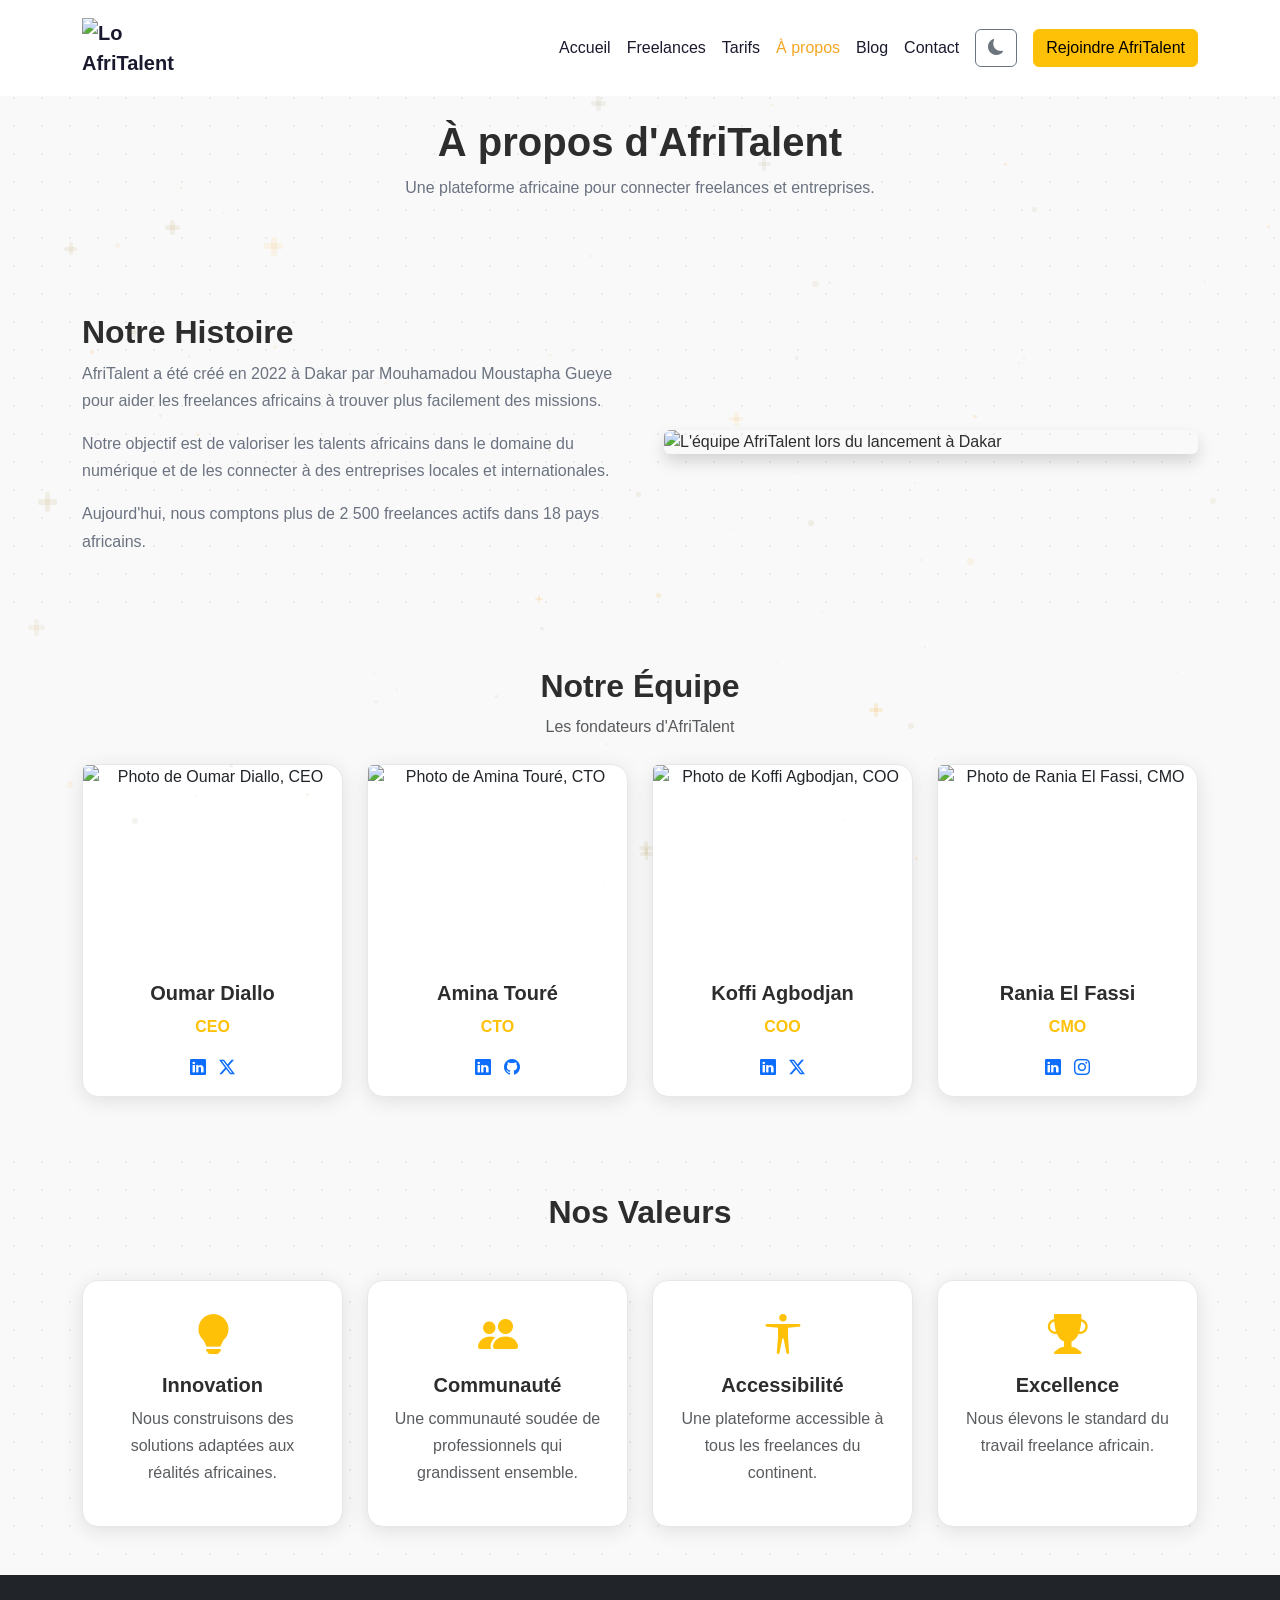
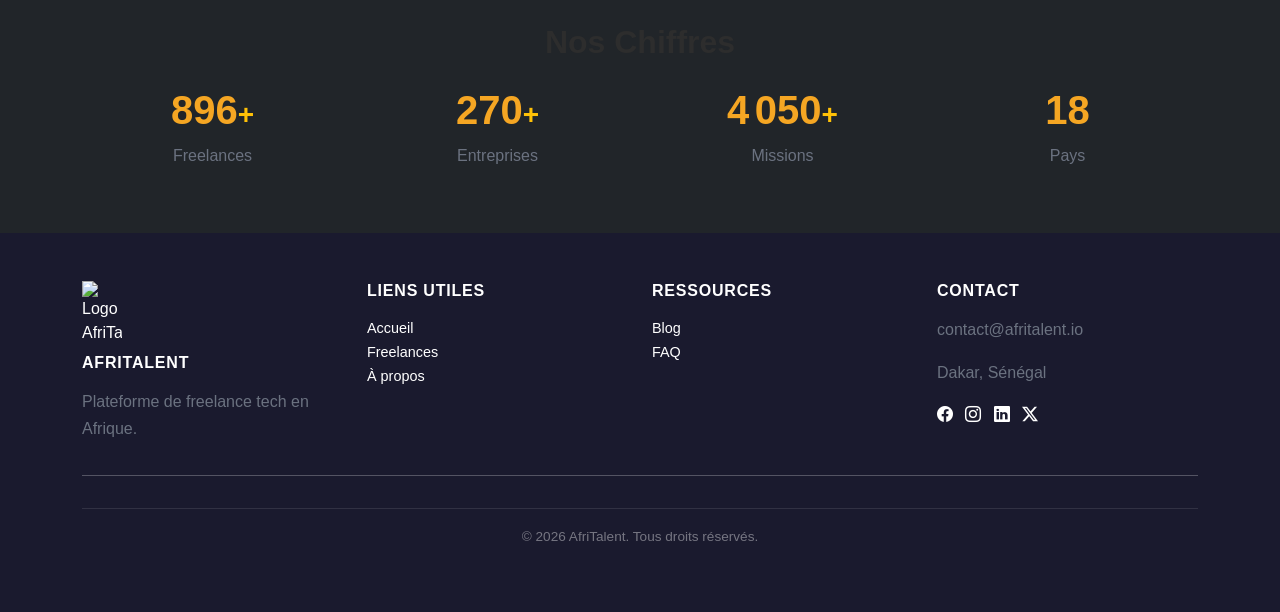
==== commit 813272ea: "Finalisation : corrections responsive, optimisation du code et commentaires" ====
--- a/about.html
+++ b/about.html
@@ -32,6 +32,7 @@
               <li class="nav-item"><a class="nav-link" href="freelances.html">Freelances</a></li>
               <li class="nav-item"><a class="nav-link" href="tarifs.html">Tarifs</a></li>
               <li class="nav-item"><a class="nav-link active" aria-current="page" href="about.html">À propos</a></li>
+              <li class="nav-item"><a class="nav-link" href="#blog">Blog</a></li>
               
               <li class="nav-item"><a class="nav-link" href="contact.html">Contact</a></li>
             </ul>
--- a/css/style.css
+++ b/css/style.css
@@ -560,7 +560,7 @@
 
 .category-card:hover h3,
 .category-card:hover p {
-  color: var(--secondary) !important;
+  color: var(--secondary) ;
 }
 
 .category-icon {
@@ -685,53 +685,13 @@
 
 .section-equipe,
 .section-equipe-bg {
-  background: var(--secondary);
-}
-
-.section-equipe .section-title,
-.section-equipe-bg .section-title,
-.section-equipe h2,
-.section-equipe-bg h2 {
-  color: #FFFFFF;
-}
-
-.team-photo {
-  height: 220px;
-  width: 100%;
-  object-fit: cover;
-  object-position: top;
-}
-
-.team-role {
-  color: var(--primary);
-  font-weight: 600;
-}
-
-.team-social {
-  display: flex;
-  justify-content: center;
-  gap: 0.5rem;
-  margin-top: 0.5rem;
-}
-
-.team-social a {
-  width: 34px;
-  height: 34px;
-  background: rgba(255, 255, 255, 0.1);
-  color: var(--secondary);
-  border-radius: 50%;
-  display: flex;
-  align-items: center;
-  justify-content: center;
-  font-size: 0.9rem;
-  transition: var(--transition);
-}
-
-.team-social a:hover {
-  background: var(--primary);
-  color: var(--secondary);
-}
-
+  background-color: #F9F9F9; /* fond clair en light mode */
+}
+
+body.dark-mode .section-equipe,
+body.dark-mode .section-equipe-bg {
+  background-color: #0A0A14 !important;
+}
 
 /* ============================================================
    15. FORMULAIRE (contact.html)
@@ -1076,4 +1036,21 @@
     bottom: -120px;
     left: -80px;
   }
-}+}
+
+/* ============================================================
+   COMMIT 7 — Animations fade-in au scroll
+   ============================================================ */
+
+/* État initial — élément invisible avant animation */
+.fade-in-init {
+  opacity: 0;
+  transform: translateY(30px);
+  transition: opacity 0.6s ease, transform 0.6s ease;
+}
+
+/* État final — élément visible après animation */
+.fade-in-visible {
+  opacity: 1;
+  transform: translateY(0);
+}
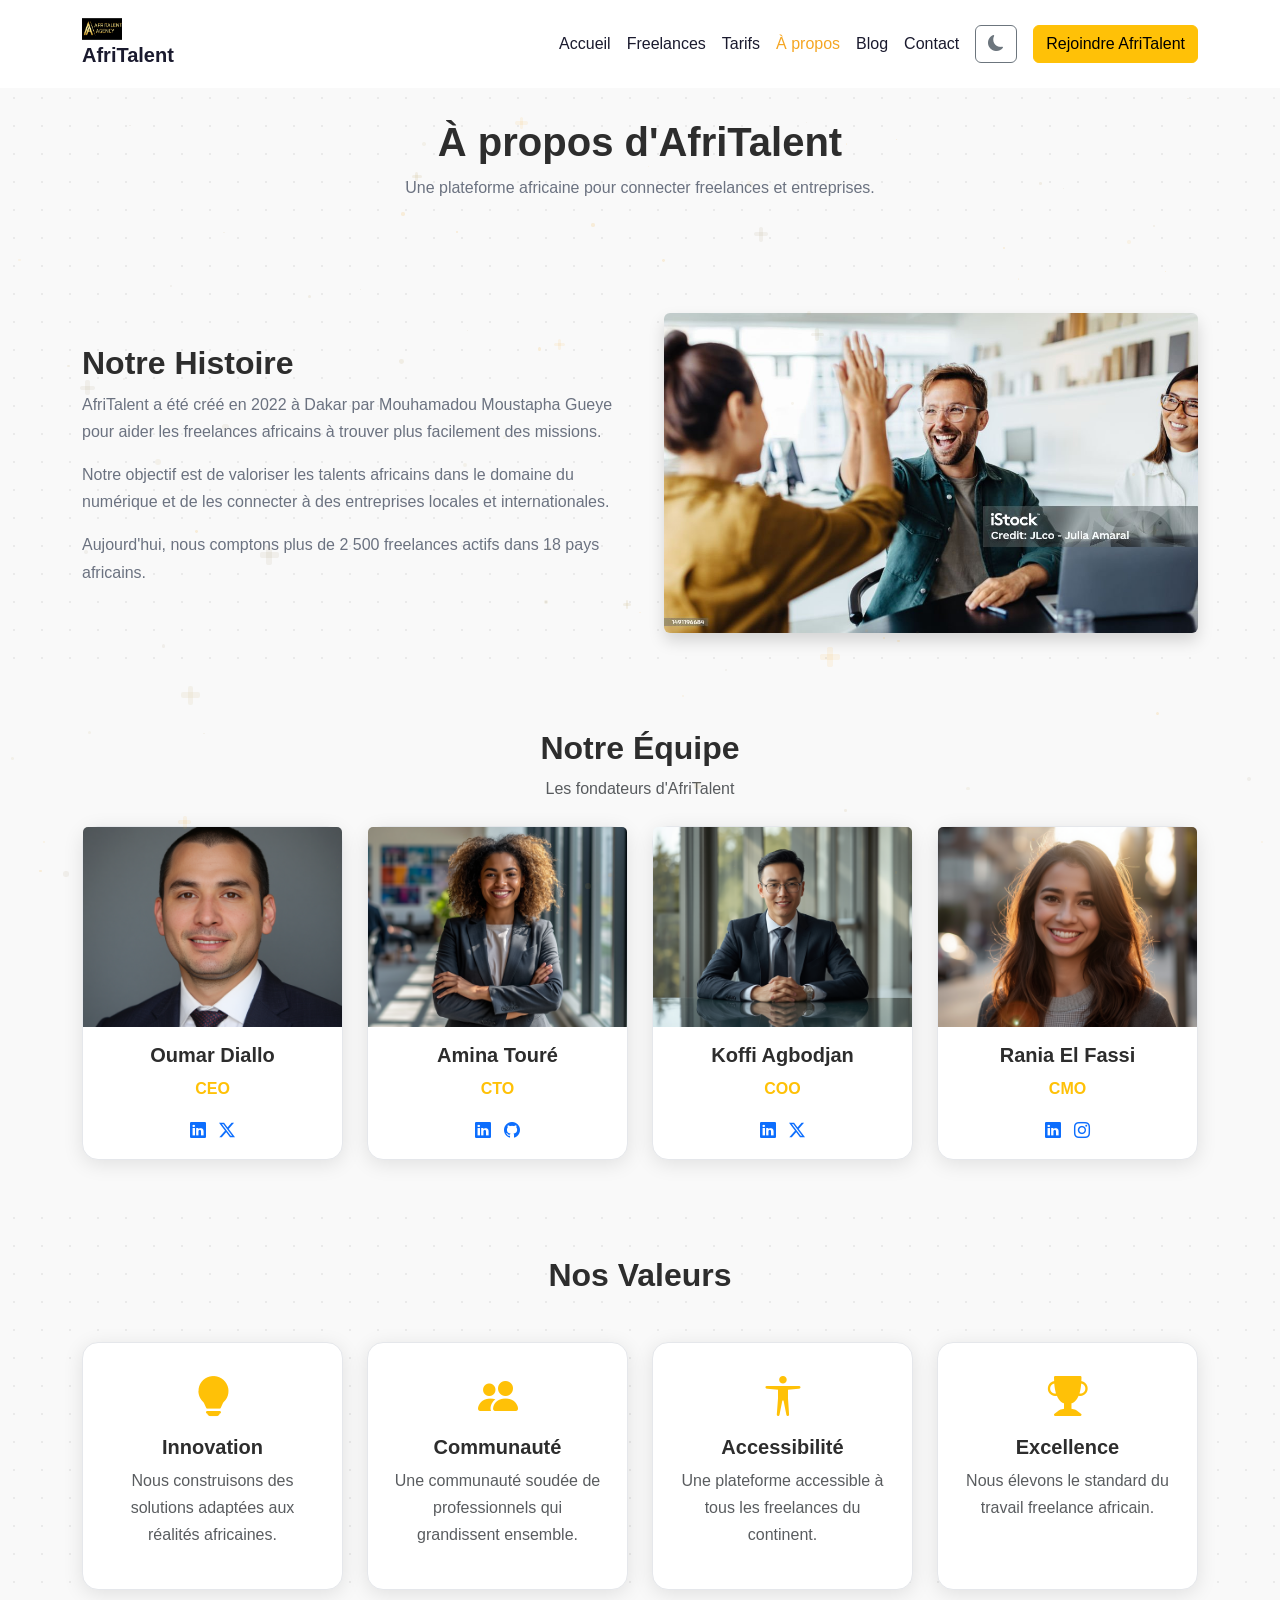
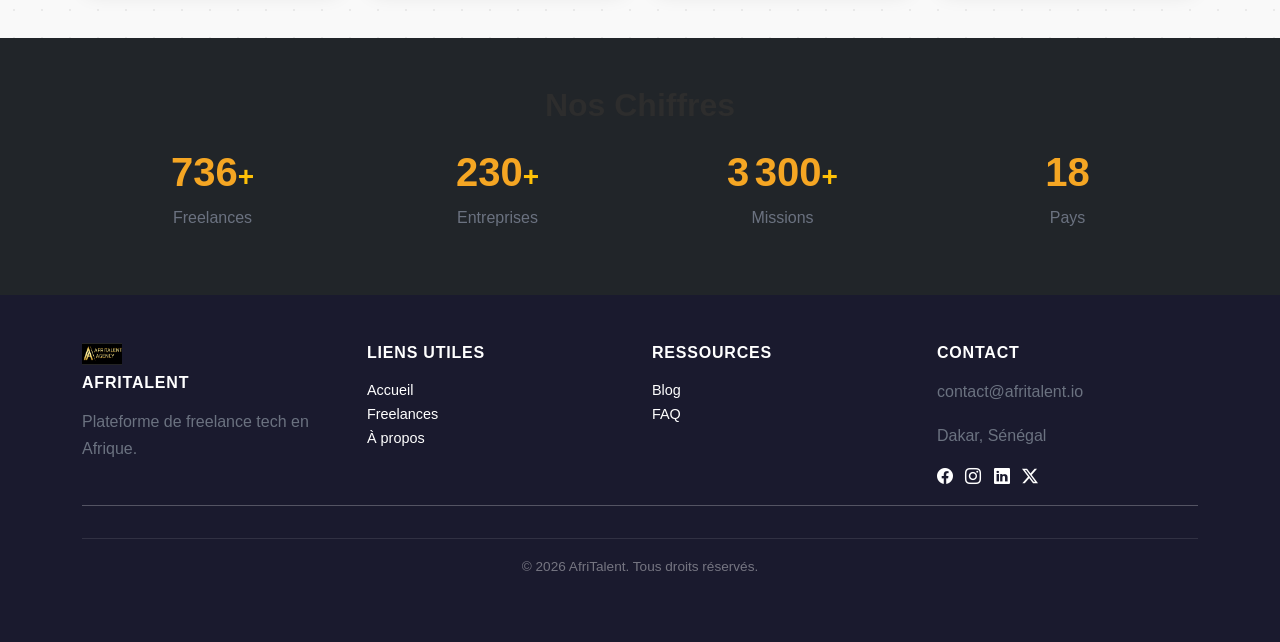
==== commit 4a5df582: "derniere en registrement" ====
--- a/about.html
+++ b/about.html
@@ -16,7 +16,7 @@
       <nav class="navbar navbar-expand-lg fixed-top" id="mainNavbar" aria-label="Navigation principale">
         <div class="container">
           <a class="navbar-brand" href="index.html">
-            <img src="../téléchargement logo.png" alt="Logo AfriTalent" width="40" />
+            <img src="images/téléchargement logo.png" alt="Logo AfriTalent" width="40" />
             AfriTalent
           </a>
 
@@ -66,7 +66,7 @@
             <p>Aujourd'hui, nous comptons plus de 2 500 freelances actifs dans 18 pays africains.</p>
           </div>
           <div class="col-md-6">
-            <img src="../istockphoto-1491196684-1024x1024.jpg" alt="L'équipe AfriTalent lors du lancement à Dakar" class="img-fluid rounded shadow" />
+            <img src="images/istockphoto-1491196684-1024x1024.jpg" alt="L'équipe AfriTalent lors du lancement à Dakar" class="img-fluid rounded shadow" />
           </div>
         </div>
       </div>
@@ -81,7 +81,7 @@
 
           <div class="col-md-3">
             <article class="card h-100">
-              <img src="../habib.jpg" class="card-img-top" alt="Photo de Oumar Diallo, CEO" style="height:200px;object-fit:cover;" />
+              <img src="images/habib.jpg" class="card-img-top" alt="Photo de Oumar Diallo, CEO" style="height:200px;object-fit:cover;" />
               <div class="card-body">
                 <h3 class="fs-5">Oumar Diallo</h3>
                 <p class="text-warning fw-bold">CEO</p>
@@ -95,7 +95,7 @@
 
           <div class="col-md-3">
             <article class="card h-100">
-              <img src="../astou.jpg" class="card-img-top" alt="Photo de Amina Touré, CTO" style="height:200px;object-fit:cover;" />
+              <img src="images/astou.jpg" class="card-img-top" alt="Photo de Amina Touré, CTO" style="height:200px;object-fit:cover;" />
               <div class="card-body">
                 <h3 class="fs-5">Amina Touré</h3>
                 <p class="text-warning fw-bold">CTO</p>
@@ -109,7 +109,7 @@
 
           <div class="col-md-3">
             <article class="card h-100">
-              <img src="../cedric.jpg" class="card-img-top" alt="Photo de Koffi Agbodjan, COO" style="height:200px;object-fit:cover;" />
+              <img src="images/cedric.jpg" class="card-img-top" alt="Photo de Koffi Agbodjan, COO" style="height:200px;object-fit:cover;" />
               <div class="card-body">
                 <h3 class="fs-5">Koffi Agbodjan</h3>
                 <p class="text-warning fw-bold">COO</p>
@@ -123,7 +123,7 @@
 
           <div class="col-md-3">
             <article class="card h-100">
-              <img src="../may.jpg" class="card-img-top" alt="Photo de Rania El Fassi, CMO" style="height:200px;object-fit:cover;" />
+              <img src="images/may.jpg" class="card-img-top" alt="Photo de Rania El Fassi, CMO" style="height:200px;object-fit:cover;" />
               <div class="card-body">
                 <h3 class="fs-5">Rania El Fassi</h3>
                 <p class="text-warning fw-bold">CMO</p>
@@ -206,7 +206,7 @@
       <div class="container">
         <div class="row">
           <div class="col-md-3">
-            <img src="../téléchargement logo.png" alt="Logo AfriTalent" width="40" />
+            <img src="images/téléchargement logo.png" alt="Logo AfriTalent" width="40" />
             <h3 class="mt-2">AfriTalent</h3>
             <p>Plateforme de freelance tech en Afrique.</p>
           </div>
